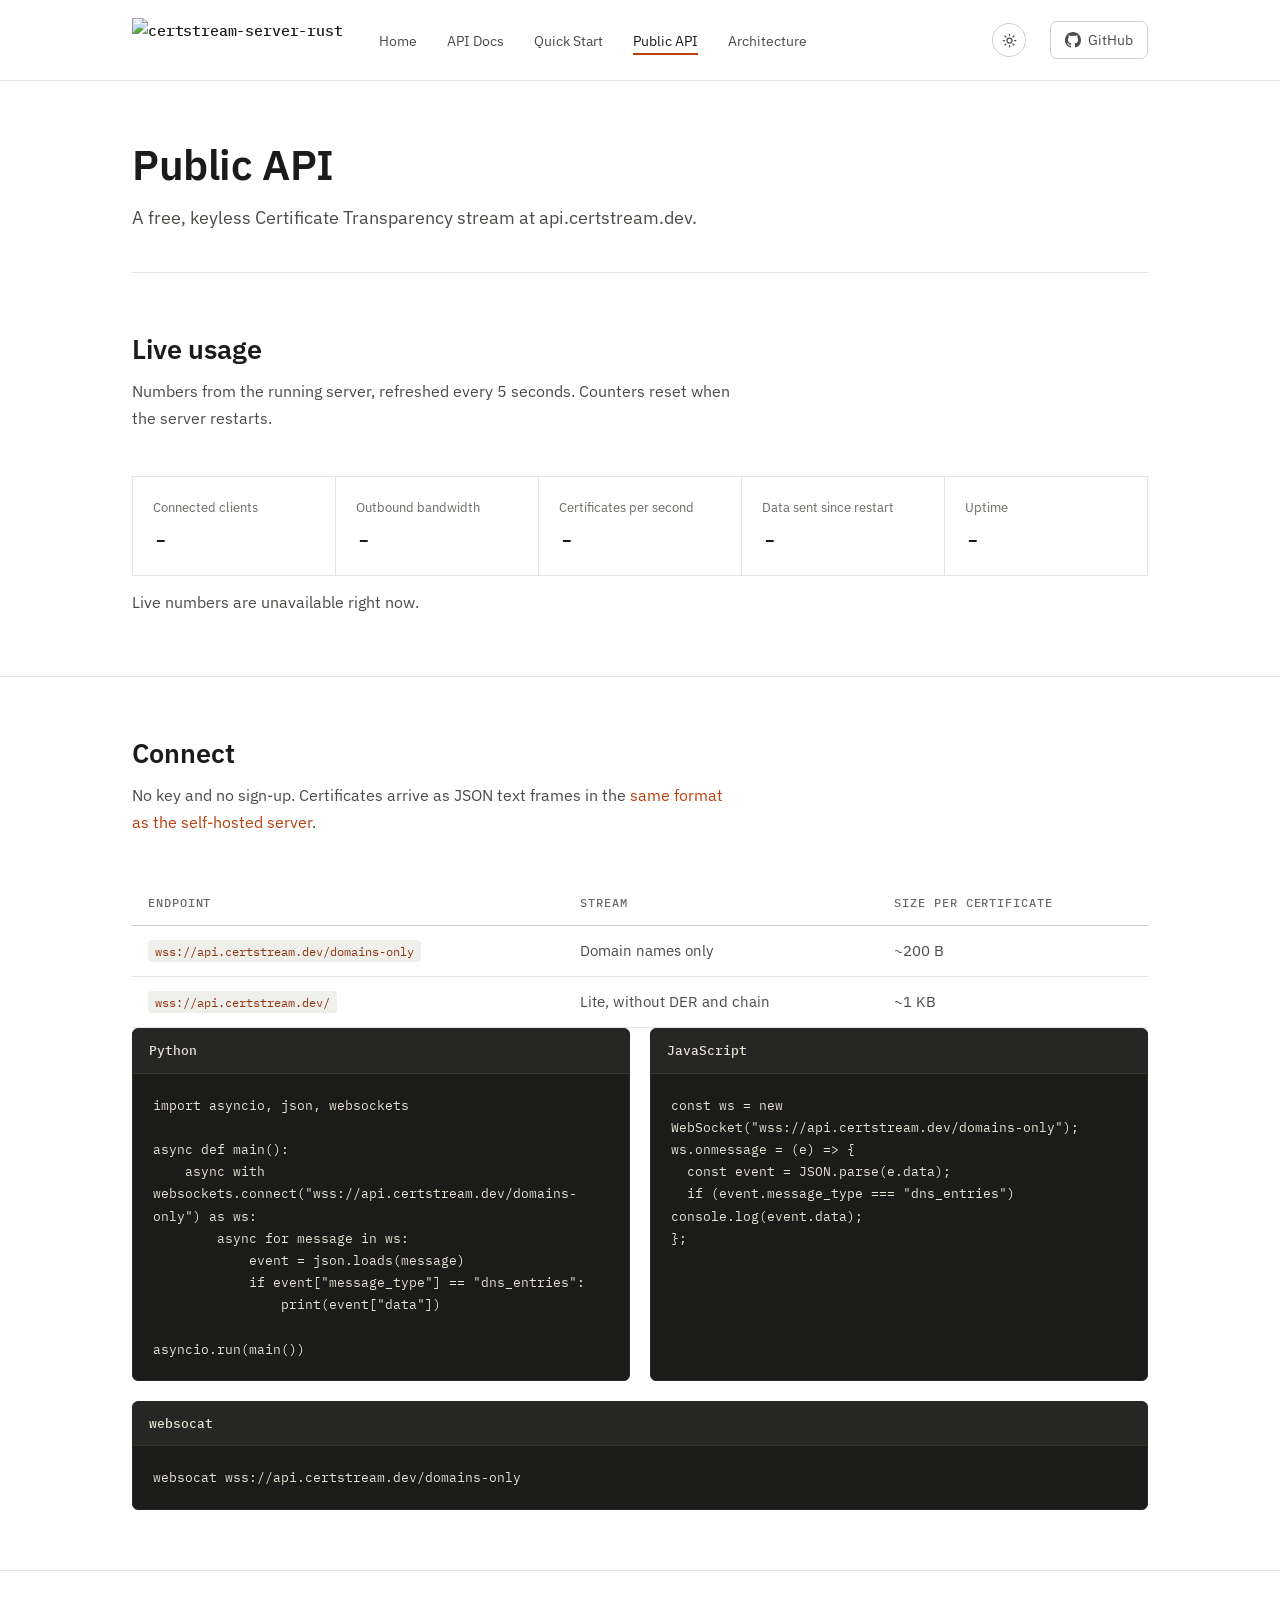
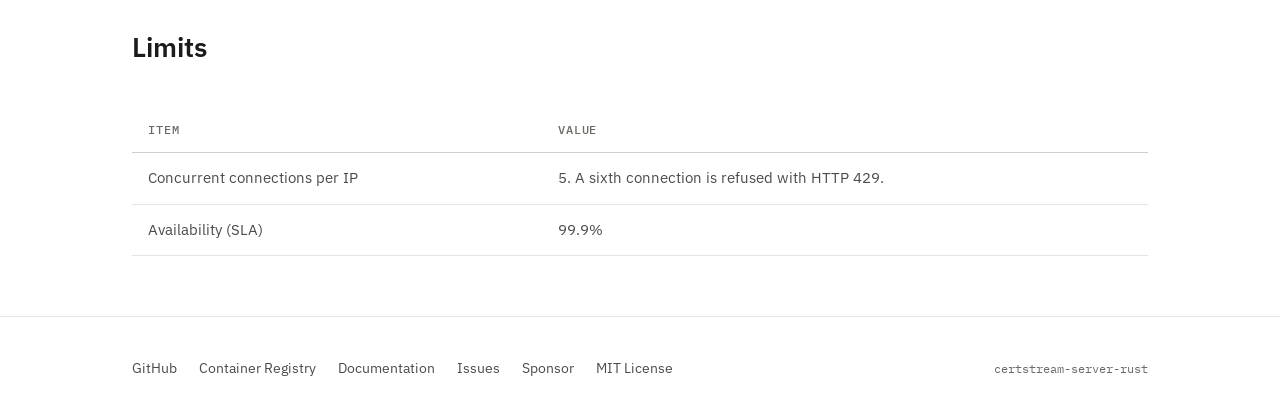
==== docs/api.html @ 44f42501 "feat(site): add public API page with live usage" ====
<!DOCTYPE html>
<html lang="en">
<head>
    <!-- Google tag (gtag.js) -->
    <script async src="https://www.googletagmanager.com/gtag/js?id=G-FKL0PZPXZL"></script>
    <script>
      window.dataLayer = window.dataLayer || [];
      function gtag(){dataLayer.push(arguments);}
      gtag("js", new Date());
      gtag("config", "G-FKL0PZPXZL");
    </script>
    <meta charset="UTF-8">
    <meta name="viewport" content="width=device-width, initial-scale=1.0">
    <title>Public API - live certificate stream at api.certstream.dev</title>
    <meta name="description" content="Free public Certificate Transparency stream at api.certstream.dev over WebSocket, with live connection and bandwidth numbers.">
    <meta name="robots" content="index, follow">
    <link rel="canonical" href="https://certstream.dev/api.html">
    <meta property="og:type" content="website">
    <meta property="og:url" content="https://certstream.dev/api.html">
    <meta property="og:title" content="certstream public API">
    <meta property="og:description" content="Free Certificate Transparency stream over WebSocket, with live usage numbers.">
    <meta name="theme-color" content="#ffffff">
    <link rel="icon" type="image/svg+xml" href="favicon.svg">
    <link rel="preconnect" href="https://fonts.googleapis.com">
    <link rel="preconnect" href="https://fonts.gstatic.com" crossorigin>
    <link href="https://fonts.googleapis.com/css2?family=IBM+Plex+Mono:ital,wght@0,400;0,500;1,400&family=IBM+Plex+Sans:wght@400;500;600&display=swap" rel="stylesheet">
    <script>
      // Applied before first paint so the page never flashes the wrong theme.
      (function () {
        var saved = null;
        try { saved = localStorage.getItem('theme'); } catch (e) {}
        if (saved === 'dark' || saved === 'light') {
          document.documentElement.setAttribute('data-theme', saved);
        }
        window.toggleTheme = function () {
          var root = document.documentElement;
          var current = root.getAttribute('data-theme');
          if (!current) {
            current = window.matchMedia('(prefers-color-scheme: dark)').matches ? 'dark' : 'light';
          }
          var next = current === 'dark' ? 'light' : 'dark';
          root.setAttribute('data-theme', next);
          try { localStorage.setItem('theme', next); } catch (e) {}
        };
      })();
    </script>
    <link rel="stylesheet" href="styles.css">
</head>
<body>
    <header>
        <div class="wrap">
            <a href="/" class="logo" aria-label="certstream-server-rust"><img class="logo-light" src="/logo-black.png" alt="certstream-server-rust"><img class="logo-dark" src="/logo-white.png" alt="" aria-hidden="true"></a>
            <nav>
                <ul class="nav-links">
                    <li><a href="/">Home</a></li>
                    <li><a href="docs.html">API Docs</a></li>
                    <li><a href="quickstart.html">Quick Start</a></li>
                    <li><a href="api.html" class="active">Public API</a></li>
                    <li><a href="architecture.html">Architecture</a></li>
                </ul>
            </nav>
            <button class="mobile-menu-btn" onclick="document.getElementById('mobile-nav').classList.add('active')"><span></span><span></span><span></span></button>
            <button class="theme-toggle" onclick="toggleTheme()" aria-label="Switch between light and dark theme" title="Switch theme">
                <svg class="sun" viewBox="0 0 24 24" fill="none" stroke="currentColor" stroke-width="2" stroke-linecap="round"><circle cx="12" cy="12" r="4"/><path d="M12 2v2M12 20v2M2 12h2M20 12h2M4.9 4.9l1.4 1.4M17.7 17.7l1.4 1.4M19.1 4.9l-1.4 1.4M6.3 17.7l-1.4 1.4"/></svg>
                <svg class="moon" viewBox="0 0 24 24" fill="none" stroke="currentColor" stroke-width="2" stroke-linecap="round" stroke-linejoin="round"><path d="M21 12.8A9 9 0 1111.2 3a7 7 0 009.8 9.8z"/></svg>
            </button>
            <a href="https://github.com/reloading01/certstream-server-rust" class="gh-link" target="_blank" rel="noopener">
                <svg width="16" height="16" viewBox="0 0 24 24" fill="currentColor"><path d="M12 0C5.37 0 0 5.37 0 12c0 5.31 3.435 9.795 8.205 11.385.6.105.825-.255.825-.57 0-.285-.015-1.23-.015-2.235-3.015.555-3.795-.735-4.035-1.41-.135-.345-.72-1.41-1.23-1.695-.42-.225-1.02-.78-.015-.795.945-.015 1.62.87 1.845 1.23 1.08 1.815 2.805 1.305 3.495.99.105-.78.42-1.305.765-1.605-2.67-.3-5.46-1.335-5.46-5.925 0-1.305.465-2.385 1.23-3.225-.12-.3-.54-1.53.12-3.18 0 0 1.005-.315 3.3 1.23.96-.27 1.98-.405 3-.405s2.04.135 3 .405c2.295-1.56 3.3-1.23 3.3-1.23.66 1.65.24 2.88.12 3.18.765.84 1.23 1.905 1.23 3.225 0 4.605-2.805 5.625-5.475 5.925.435.375.81 1.095.81 2.22 0 1.605-.015 2.895-.015 3.3 0 .315.225.69.825.57A12.02 12.02 0 0024 12c0-6.63-5.37-12-12-12z"/></svg>
                GitHub
            </a>
        </div>
    </header>
    <div class="mobile-nav" id="mobile-nav">
        <div class="mobile-nav-header">
            <a href="/" class="logo" aria-label="certstream-server-rust"><img class="logo-light" src="/logo-black.png" alt="certstream-server-rust"><img class="logo-dark" src="/logo-white.png" alt="" aria-hidden="true"></a>
            <button class="mobile-nav-close" onclick="document.getElementById('mobile-nav').classList.remove('active')">&times;</button>
        </div>
        <ul class="mobile-nav-links">
            <li><a href="/">Home</a></li>
            <li><a href="docs.html">API Docs</a></li>
            <li><a href="quickstart.html">Quick Start</a></li>
                    <li><a href="api.html" class="active">Public API</a></li>
            <li><a href="architecture.html">Architecture</a></li>
            <li><a href="https://github.com/reloading01/certstream-server-rust" target="_blank" rel="noopener">GitHub</a></li>
        </ul>
    </div>

    <main>
        <div class="wrap">
            <div class="page-header">
                <h1>Public API</h1>
                <p>A free, keyless Certificate Transparency stream at api.certstream.dev.</p>
            </div>
        </div>

        <section>
            <div class="wrap">
                <div class="section-header">
                    <h2>Live usage</h2>
                    <p>Numbers from the running server, refreshed every 5 seconds. Counters reset when the server restarts.</p>
                </div>
                <div class="live-grid" id="live" aria-live="off">
                    <div class="live-stat"><span class="live-label">Connected clients</span><span class="live-value" id="v-conn">-</span></div>
                    <div class="live-stat"><span class="live-label">Outbound bandwidth</span><span class="live-value" id="v-bw">-</span></div>
                    <div class="live-stat"><span class="live-label">Certificates per second</span><span class="live-value" id="v-cps">-</span></div>
                    <div class="live-stat"><span class="live-label">Data sent since restart</span><span class="live-value" id="v-sent">-</span></div>
                    <div class="live-stat"><span class="live-label">Uptime</span><span class="live-value" id="v-up">-</span></div>
                </div>
                <p class="live-status" id="live-status">Loading live numbers.</p>
            </div>
        </section>

        <section>
            <div class="wrap">
                <div class="section-header">
                    <h2>Connect</h2>
                    <p>No key and no sign-up. Certificates arrive as JSON text frames in the <a href="docs.html">same format as the self-hosted server</a>.</p>
                </div>
                <table class="endpoints-table">
                    <thead><tr><th>Endpoint</th><th>Stream</th><th>Size per certificate</th></tr></thead>
                    <tbody>
                        <tr><td><code>wss://api.certstream.dev/domains-only</code></td><td>Domain names only</td><td>~200 B</td></tr>
                        <tr><td><code>wss://api.certstream.dev/</code></td><td>Lite, without DER and chain</td><td>~1 KB</td></tr>
                    </tbody>
                </table>
                <div class="code-examples">
                    <div class="code-example">
                        <div class="code-example-header"><span class="lang">Python</span></div>
                        <pre>import asyncio, json, websockets

async def main():
    async with websockets.connect("wss://api.certstream.dev/domains-only") as ws:
        async for message in ws:
            event = json.loads(message)
            if event["message_type"] == "dns_entries":
                print(event["data"])

asyncio.run(main())</pre>
                    </div>
                    <div class="code-example">
                        <div class="code-example-header"><span class="lang">JavaScript</span></div>
                        <pre>const ws = new WebSocket("wss://api.certstream.dev/domains-only");
ws.onmessage = (e) => {
  const event = JSON.parse(e.data);
  if (event.message_type === "dns_entries") console.log(event.data);
};</pre>
                    </div>
                    <div class="code-example">
                        <div class="code-example-header"><span class="lang">websocat</span></div>
                        <pre>websocat wss://api.certstream.dev/domains-only</pre>
                    </div>
                </div>
            </div>
        </section>
        <section>
            <div class="wrap">
                <div class="section-header">
                    <h2>Limits</h2>
                </div>
                <table class="endpoints-table">
                    <thead><tr><th>Item</th><th>Value</th></tr></thead>
                    <tbody>
                        <tr><td>Concurrent connections per IP</td><td>5. A sixth connection is refused with HTTP 429.</td></tr>
                        <tr><td>Availability (SLA)</td><td>99.9%</td></tr>
                    </tbody>
                </table>
            </div>
        </section>
    </main>

    <footer>
        <div class="wrap">
            <div class="links">
                <a href="https://github.com/reloading01/certstream-server-rust" target="_blank" rel="noopener">GitHub</a>
                <a href="https://github.com/reloading01/certstream-server-rust/pkgs/container/certstream-server-rust" target="_blank" rel="noopener">Container Registry</a>
                <a href="docs.html">Documentation</a>
                <a href="https://github.com/reloading01/certstream-server-rust/issues" target="_blank" rel="noopener">Issues</a>
                <a href="https://github.com/sponsors/reloading01" target="_blank" rel="noopener">Sponsor</a>
                <a href="https://github.com/reloading01/certstream-server-rust/blob/main/LICENSE" target="_blank" rel="noopener">MIT License</a>
            </div>
            <span class="colophon">certstream-server-rust</span>
        </div>
    </footer>
<script>
      (function () {
        var prev = null;
        var $ = function (id) { return document.getElementById(id); };
        var num = new Intl.NumberFormat('en');

        function fmtBytes(b) {
          var units = ['B', 'KB', 'MB', 'GB', 'TB'], i = 0;
          while (b >= 1000 && i < units.length - 1) { b /= 1000; i++; }
          return b.toFixed(i > 2 ? 2 : 1) + ' ' + units[i];
        }
        function fmtUptime(s) {
          var d = Math.floor(s / 86400), h = Math.floor(s % 86400 / 3600), m = Math.floor(s % 3600 / 60);
          return d ? d + 'd ' + h + 'h' : h ? h + 'h ' + m + 'm' : m + 'm';
        }

        function render(s) {
          var t = performance.now();
          $('v-conn').textContent = num.format(s.connections.total);
          $('v-sent').textContent = fmtBytes(s.throughput.bytes_sent);
          $('v-up').textContent = fmtUptime(s.uptime_seconds);
          if (prev && s.throughput.bytes_sent >= prev.bytes && s.throughput.certificates_processed >= prev.certs) {
            var dt = (t - prev.t) / 1000;
            var mbit = (s.throughput.bytes_sent - prev.bytes) * 8 / dt / 1e6;
            var cps = (s.throughput.certificates_processed - prev.certs) / dt;
            $('v-bw').textContent = mbit.toFixed(1) + ' Mbit/s';
            $('v-cps').textContent = num.format(Math.round(cps));
          }
          prev = { t: t, bytes: s.throughput.bytes_sent, certs: s.throughput.certificates_processed };
          $('live-status').textContent = 'Updated ' + new Date().toLocaleTimeString();
        }

        function poll() {
          if (document.hidden) return;
          fetch('https://api.certstream.dev/api/stats', { cache: 'no-store' })
            .then(function (r) { if (!r.ok) throw new Error(r.status); return r.json(); })
            .then(render)
            .catch(function () { $('live-status').textContent = 'Live numbers are unavailable right now.'; });
        }

        poll();
        setInterval(poll, 5000);
        document.addEventListener('visibilitychange', function () { prev = null; poll(); });
      })();
    </script>
</body>
</html>
---- docs/styles.css ----
/* certstream-server-rust site styles */

:root {
    --paper:      #ffffff;
    --surface:    #f7f7f6;
    --ink:        #1b1b1a;
    --ink-2:      #4b4b48;
    --ink-3:      #6a6a66;   /* 4.5:1 on paper */
    --line:       #e4e4e0;
    --line-2:     #cfcfc9;
    --rust:       #b7410e;
    --rust-2:     #8f330b;

    --code-bg:    #1b1b19;
    --code-panel: #262624;
    --code-ink:   #e7e3d6;
    --code-dim:   #8d8979;

    --syn-kw:  #d68b56;
    --syn-fn:  #7aa7cf;
    --syn-str: #9bb074;
    --syn-cm:  #6f6a5a;
    --syn-var: #d2ab64;
    --inline-code-bg: #efefec;
    --code-border: #383835;

    --maxw: 1080px;
    --radius: 6px;
}

/* ---------- dark theme: media query for the OS setting, attribute for an explicit choice ---------- */
@media (prefers-color-scheme: dark) {
    :root:not([data-theme="light"]) {
        --paper:      #141413;
        --surface:    #1c1c1a;
        --ink:        #e9e9e5;
        --ink-2:      #b3b3ac;
        --ink-3:      #8e8e87;
        --line:       #2c2c29;
        --line-2:     #3d3d39;
        --rust:       #e08a5a;
        --rust-2:     #eba57d;
        --code-bg:    #0d0d0c;
        --code-panel: #1a1a18;
        --inline-code-bg: #242422;
        --code-border: #2c2c29;
    }
}

:root[data-theme="dark"] {
    --paper:      #141413;
    --surface:    #1c1c1a;
    --ink:        #e9e9e5;
    --ink-2:      #b3b3ac;
    --ink-3:      #8e8e87;
    --line:       #2c2c29;
    --line-2:     #3d3d39;
    --rust:       #e08a5a;
    --rust-2:     #eba57d;
    --code-bg:    #0d0d0c;
    --code-panel: #1a1a18;
    --inline-code-bg: #242422;
    --code-border: #2c2c29;
}

* { margin: 0; padding: 0; box-sizing: border-box; }

html { scroll-behavior: smooth; }

body {
    font-family: 'IBM Plex Sans', system-ui, sans-serif;
    background: var(--paper);
    color: var(--ink);
    line-height: 1.65;
    font-size: 16px;
    -webkit-font-smoothing: antialiased;
}

code, pre, .mono { font-family: 'IBM Plex Mono', monospace; }

a { color: var(--rust); text-decoration: none; }
a:hover { color: var(--rust-2); text-decoration: underline; text-underline-offset: 3px; }

.wrap { max-width: var(--maxw); margin: 0 auto; padding: 0 32px; }

/* ---------- header ---------- */
header {
    border-bottom: 1px solid var(--line);
    padding: 18px 0;
    position: sticky;
    top: 0;
    background: var(--paper);
    z-index: 100;
}
header .wrap { display: flex; align-items: center; gap: 36px; }
header nav { margin-right: auto; }
.logo {
    font-family: 'IBM Plex Mono', monospace;
    font-weight: 500;
    font-size: 0.95rem;
    letter-spacing: -0.01em;
    color: var(--ink);
    display: flex;
    align-items: center;
    gap: 10px;
}
.logo img { height: 44px; width: auto; display: block; flex-shrink: 0; }
.logo-dark { display: none !important; }
:root[data-theme="dark"] .logo-light { display: none; }
:root[data-theme="dark"] .logo-dark { display: block !important; }
@media (prefers-color-scheme: dark) {
    :root:not([data-theme="light"]) .logo-light { display: none; }
    :root:not([data-theme="light"]) .logo-dark { display: block !important; }
}
.logo:hover { text-decoration: none; color: var(--ink); }

nav .nav-links { display: flex; gap: 30px; list-style: none; }
.nav-links a {
    color: var(--ink-2);
    font-size: 0.9rem;
    position: relative;
    padding: 2px 0;
}
.nav-links a:hover { color: var(--ink); text-decoration: none; }
.nav-links a.active { color: var(--ink); }
.nav-links a.active::after {
    content: "";
    position: absolute;
    left: 0; right: 0; bottom: -3px;
    height: 2px;
    background: var(--rust);
}

.gh-link {
    margin-left: -12px;
    display: inline-flex;
    align-items: center;
    gap: 7px;
    color: var(--ink-2);
    font-size: 0.85rem;
    border: 1px solid var(--line-2);
    padding: 7px 14px;
    border-radius: 7px;
}
.gh-link:hover { border-color: var(--ink-3); color: var(--ink); text-decoration: none; }

/* ---------- hero ---------- */
.hero {
    padding: 56px 0 48px;
    border-bottom: 1px solid var(--line);
}
.hero h1 {
    font-family: 'IBM Plex Sans', system-ui, sans-serif;
    font-weight: 600;
    font-size: clamp(2rem, 5vw, 3rem);
    line-height: 1.12;
    letter-spacing: -0.01em;
    max-width: 16ch;
    margin-bottom: 22px;
}
.hero-desc {
    font-size: 1.15rem;
    color: var(--ink-2);
    max-width: 58ch;
    margin-bottom: 34px;
}
.hero-grid { display: grid; grid-template-columns: minmax(0, 1fr) minmax(0, 1fr); gap: 56px; align-items: center; }
.hero-actions { display: flex; gap: 12px; flex-wrap: wrap; }
.hero-stats { display: flex; gap: 24px; margin-top: 28px; font-size: 0.9rem; color: var(--ink-3); }
.hero-stats[hidden] { display: none; }
.hero-stats strong { color: var(--ink); font-weight: 600; }
.hero-stats a { color: var(--ink-3); }
.hero-stats a:hover { color: var(--ink); text-decoration: none; }
.hero-demo { display: flex; flex-direction: column; gap: 14px; min-width: 0; }
.hero-demo .code-example pre { font-size: 0.8rem; }
.copy-btn {
    margin-left: auto;
    background: none;
    border: 1px solid var(--code-border);
    color: var(--code-dim);
    padding: 2px 10px;
    border-radius: 5px;
    cursor: pointer;
    font: 0.72rem 'IBM Plex Mono', monospace;
}
.copy-btn:hover { color: var(--code-ink); }

/* ---------- buttons ---------- */
.btn {
    padding: 12px 22px;
    border-radius: 7px;
    font-weight: 500;
    font-size: 0.92rem;
    display: inline-flex;
    align-items: center;
    gap: 8px;
}
.btn:hover { text-decoration: none; }
.btn-primary { background: var(--ink); color: var(--paper); }
.btn-primary:hover { background: var(--rust); color: #fff; }
.btn-secondary { background: transparent; color: var(--ink); border: 1px solid var(--line-2); }
.btn-secondary:hover { border-color: var(--ink); }

/* ---------- sections ---------- */
section { padding: 60px 0; border-bottom: 1px solid var(--line); }
section:last-of-type { border-bottom: none; }
.section-header { margin-bottom: 44px; max-width: 60ch; }
.section-header h2 {
    font-family: 'IBM Plex Sans', system-ui, sans-serif;
    font-weight: 600;
    font-size: 1.7rem;
    line-height: 1.2;
    margin-bottom: 12px;
}
.section-header p { color: var(--ink-2); font-size: 1.02rem; }

section h3 {
    font-size: 1rem;
    font-weight: 600;
    color: var(--ink);
    margin-bottom: 12px;
    margin-top: 36px;
}
section h3:first-of-type { margin-top: 0; }
section > .wrap > p { color: var(--ink-2); font-size: 0.98rem; max-width: 72ch; }
section > .wrap > p + p { margin-top: 1rem; }
section > .wrap > pre {
    background: var(--code-bg);
    border: 1px solid var(--code-panel);
    border-radius: var(--radius);
    padding: 18px 20px;
    margin: 20px 0 24px;
    overflow-x: auto;
    font-size: 0.84rem;
    line-height: 1.65;
    color: var(--code-ink);
    scrollbar-width: thin;
}
section > .wrap > table { margin-top: 8px; }
section > .wrap > table + p,
section > .wrap > .code-examples + p,
section > .wrap > .code-example + p { margin-top: 20px; }
section > .wrap > p code,
.section-header p code {
    background: var(--inline-code-bg);
    padding: 2px 6px;
    border-radius: 4px;
    color: var(--rust-2);
    font-size: 0.85em;
}
section > .wrap > p strong { color: var(--ink); font-weight: 600; }

/* Home page sections: heading in a side column, content beside it. */
.split > .wrap { display: grid; grid-template-columns: 220px minmax(0, 1fr); column-gap: 64px; }
.split .section-header { grid-column: 1; grid-row: 1 / span 4; margin-bottom: 0; }
.split > .wrap > :not(.section-header) { grid-column: 2; min-width: 0; }
.split .features-list { grid-template-columns: repeat(2, 1fr); }
.split .features-list .feature-item:nth-child(-n+2) { border-top: 0; padding-top: 0; }
.split .code-examples { grid-template-columns: 1fr; }
.split .stat-grid { grid-template-columns: repeat(2, 1fr); border-top: 0; padding-top: 0; gap: 28px 24px; }
.split > .wrap > p { max-width: none !important; }

/* ---------- page header (inner pages) ---------- */
.page-header { padding: 60px 0 40px; border-bottom: 1px solid var(--line); }
.page-header h1 {
    font-family: 'IBM Plex Sans', system-ui, sans-serif;
    font-weight: 600;
    font-size: clamp(1.9rem, 4.5vw, 2.6rem);
    line-height: 1.15;
    letter-spacing: -0.01em;
    margin-bottom: 14px;
}
.page-header p { color: var(--ink-2); font-size: 1.12rem; max-width: 58ch; }

/* ---------- feature cards ---------- */
/* Plain two-column list; cards add boxes without adding information. */
.features-list { display: grid; grid-template-columns: repeat(3, 1fr); gap: 0 40px; }
.features-list.cols-2 { grid-template-columns: repeat(2, 1fr); }
.feature-item { border-top: 1px solid var(--line); padding: 20px 0 28px; }
.feature-item { min-width: 0; }
.feature-item code { overflow-wrap: anywhere; }
.feature-item h3 {
    font-family: 'IBM Plex Sans', sans-serif;
    font-size: 1.02rem;
    font-weight: 600;
    text-transform: none;
    letter-spacing: 0;
    color: var(--ink);
    margin: 0 0 9px;
}
.feature-item h3 a { color: var(--rust); }
.feature-item p { color: var(--ink-2); font-size: 0.9rem; line-height: 1.6; }
.feature-item ul { list-style: none; margin: 0; padding: 0; }
.feature-item ul li {
    color: var(--ink-2);
    font-size: 0.88rem;
    line-height: 1.55;
    padding: 4px 0 4px 16px;
    position: relative;
}
.feature-item ul li::before { content: ""; width: 5px; height: 5px; background: var(--rust); border-radius: 50%; position: absolute; left: 2px; top: 0.95em; }
.feature-item ul li strong { color: var(--ink); font-weight: 600; }

/* ---------- stat cards (own performance) ---------- */
/* Flat figures separated by rules, not tiles. */
.stat-grid { display: grid; grid-template-columns: repeat(4, 1fr); gap: 24px; border-top: 1px solid var(--line); padding-top: 24px; }
.stat-cell { min-width: 0; }
.stat-cell .num {
    font-family: 'IBM Plex Sans', system-ui, sans-serif;
    font-size: 2rem;
    font-weight: 600;
    line-height: 1;
    color: var(--ink);
    letter-spacing: -0.01em;
}
.stat-cell .num .unit { font-size: 1rem; color: var(--ink-3); margin-left: 3px; }
.stat-cell .lbl {
    font-size: 0.85rem;
    color: var(--ink-3);
    margin-top: 8px;
}

/* ---------- tables ---------- */
.endpoints-table { width: 100%; border-collapse: collapse; font-size: 0.92rem; }
.endpoints-table th, .endpoints-table td { text-align: left; padding: 13px 16px; border-bottom: 1px solid var(--line); }
.endpoints-table thead th { border-bottom: 1px solid var(--line-2); }
.endpoints-table tbody tr:hover { background: var(--surface); }
.endpoints-table th {
    color: var(--ink-3);
    font-weight: 500;
    font-family: 'IBM Plex Mono', monospace;
    font-size: 0.72rem;
    text-transform: uppercase;
    letter-spacing: 0.08em;
}
.endpoints-table td { color: var(--ink-2); }
.endpoints-table td strong { color: var(--ink); font-weight: 600; }
.endpoints-table code {
    background: var(--inline-code-bg);
    padding: 3px 7px;
    border-radius: 4px;
    color: var(--rust-2);
    font-size: 0.84em;
}

/* ---------- code examples ---------- */
.code-examples { display: grid; grid-template-columns: repeat(2, 1fr); gap: 20px; }
.code-examples > .code-example:last-child:nth-child(odd) { grid-column: 1 / -1; }
.code-example {
    background: var(--code-bg);
    border: 1px solid var(--code-panel);
    border-radius: var(--radius);
    overflow: hidden;
}
.code-example-header {
    background: var(--code-panel);
    padding: 11px 16px;
    border-bottom: 1px solid var(--code-border);
    display: flex;
    align-items: center;
    gap: 9px;
}
.code-example-header .lang { font-family: 'IBM Plex Mono', monospace; font-weight: 500; font-size: 0.82rem; color: var(--code-ink); }
.code-example-header .tag {
    font-family: 'IBM Plex Mono', monospace;
    font-size: 0.68rem;
    background: var(--code-border);
    padding: 2px 9px;
    border-radius: 20px;
    color: var(--code-dim);
    margin-left: auto;
}
.code-example pre {
    padding: 20px;
    overflow-x: auto;
    font-size: 0.84rem;
    line-height: 1.65;
    color: var(--code-ink);
    /* Shell one-liners are longer than these cards are wide. Wrapping keeps
       the whole command visible; a horizontal scrollbar on a dark card reads
       as a truncated command instead, which is what people reported. Line
       breaks in the source are still honoured. */
    white-space: pre-wrap;
    overflow-wrap: anywhere;
    /* Overlay scrollbars hide themselves until you scroll, which reads as a
       truncated command. Keep the track visible wherever the platform allows. */
    scrollbar-width: thin;
    scrollbar-color: var(--code-dim) transparent;
}
.code-example pre::-webkit-scrollbar { height: 8px; }
.code-example pre::-webkit-scrollbar-thumb {
    background: var(--code-dim);
    border-radius: 4px;
}
.code-example pre::-webkit-scrollbar-track { background: transparent; }

/* Commands that would otherwise run off the card wrap at any character
   rather than disappearing. Applied where the content is a shell one-liner. */
.code-example pre.wrap {
    white-space: pre-wrap;
    overflow-wrap: anywhere;
}
.code-example .kw  { color: var(--syn-kw); }
.code-example .fn  { color: var(--syn-fn); }
.code-example .str { color: var(--syn-str); }
.code-example .cm  { color: var(--syn-cm); font-style: italic; }
.code-example .var { color: var(--syn-var); }

/* ---------- info box / steps / format grid (architecture) ---------- */
.info-box {
    background: var(--surface);
    border: 1px solid var(--line);
    border-left: 2px solid var(--rust);
    border-radius: 8px;
    padding: 22px 26px;
    margin: 24px 0;
    max-width: 820px;
}
.info-box h4 { font-size: 0.95rem; color: var(--ink); margin: 0 0 10px; }
.info-box p { margin: 0; color: var(--ink-2); line-height: 1.65; font-size: 0.94rem; }
.info-box code, .step-list code, .format-card code {
    background: var(--inline-code-bg); padding: 2px 6px; border-radius: 4px; color: var(--rust-2); font-size: 0.85em;
}

.step-list { counter-reset: step; list-style: none; padding: 0; max-width: 720px; }
.step-list li {
    counter-increment: step;
    padding: 4px 0 26px 52px;
    position: relative;
    border-left: 1px solid var(--line-2);
    margin-left: 15px;
}
.step-list li:last-child { border-left-color: transparent; padding-bottom: 0; }
.step-list li::before {
    content: counter(step, decimal-leading-zero);
    position: absolute;
    left: -15px; top: -2px;
    width: 30px; height: 30px;
    background: var(--paper);
    border: 1px solid var(--rust);
    color: var(--rust);
    border-radius: 50%;
    display: flex; align-items: center; justify-content: center;
    font-family: 'IBM Plex Mono', monospace;
    font-weight: 500;
    font-size: 12px;
}
.step-list li h4 { margin: 0 0 6px; color: var(--ink); font-size: 1rem; }
.step-list li p { margin: 0; color: var(--ink-2); font-size: 0.94rem; }

.format-grid { display: grid; grid-template-columns: repeat(auto-fit, minmax(240px, 1fr)); gap: 16px; }
.format-card { background: var(--surface); border: 1px solid var(--line); border-radius: 8px; padding: 22px; }
.format-card h4 { margin: 0 0 4px; color: var(--ink); font-family: 'IBM Plex Mono', monospace; font-size: 0.95rem; }
.format-card .endpoint { color: var(--rust); font-family: 'IBM Plex Mono', monospace; font-size: 0.8rem; margin-bottom: 10px; }
.format-card p { margin: 0; color: var(--ink-2); font-size: 0.9rem; }
.format-card .size { margin-top: 10px; color: var(--ink-3); font-size: 0.78rem; font-family: 'IBM Plex Mono', monospace; }

/* mermaid container */
.mermaid { display: flex; justify-content: center; margin: 32px 0; }
.mermaid svg { max-width: 100%; }

/* ---------- support / centered block ---------- */
.center-block { max-width: 640px; }
.center-block p { color: var(--ink-2); line-height: 1.7; margin-bottom: 14px; }

/* ---------- footer ---------- */
footer { padding: 40px 0; color: var(--ink-3); font-size: 0.85rem; border-top: 1px solid var(--line); }
footer .wrap { display: flex; justify-content: space-between; align-items: center; gap: 24px; flex-wrap: wrap; }
footer .links { display: flex; gap: 22px; flex-wrap: wrap; }
footer a { color: var(--ink-2); }
footer a:hover { color: var(--ink); }
footer .colophon { font-family: 'IBM Plex Mono', monospace; font-size: 0.78rem; color: var(--ink-3); }

/* ---------- mobile nav ---------- */
.mobile-menu-btn { display: none; background: none; border: none; color: var(--ink-2); padding: 8px; cursor: pointer; flex-direction: column; gap: 5px; }
.mobile-menu-btn span { display: block; width: 22px; height: 2px; background: currentColor; border-radius: 1px; }
.mobile-nav { display: none; position: fixed; inset: 0; background: var(--paper); z-index: 200; flex-direction: column; padding: 20px 32px; }
.mobile-nav.active { display: flex; }
.mobile-nav-header { display: flex; justify-content: space-between; align-items: center; padding-bottom: 20px; border-bottom: 1px solid var(--line); margin-bottom: 20px; }
.mobile-nav-close { background: none; border: none; color: var(--ink-2); font-size: 1.6rem; cursor: pointer; padding: 4px 8px; line-height: 1; }
.mobile-nav-links { list-style: none; display: flex; flex-direction: column; gap: 4px; }
.mobile-nav-links a { display: block; padding: 15px 16px; color: var(--ink); font-size: 1.1rem; border-radius: 8px; }
.mobile-nav-links a:hover { background: var(--surface); text-decoration: none; }
.mobile-nav-links a.active { color: var(--rust); }

/* ---------- responsive ---------- */
@media (max-width: 920px) {
    .features-list, .stat-grid { grid-template-columns: repeat(2, 1fr); }
    .code-examples { grid-template-columns: 1fr; }
    .hero-grid { grid-template-columns: 1fr; gap: 36px; }
    .split > .wrap { grid-template-columns: 1fr; }
    .split .section-header { grid-row: auto; margin-bottom: 28px; }
    .split > .wrap > :not(.section-header) { grid-column: 1; }
    /* Matches the specificity of `nav .nav-links` above, which a bare
       `.nav-links` loses to no matter which media query it sits in. */
    nav .nav-links, .gh-link { display: none; }
    .mobile-menu-btn { display: flex; }
    section { padding: 44px 0; }
    .hero { padding: 64px 0 56px; }
}

@media (max-width: 600px) {
    .wrap { padding: 0 20px; }
    /* Identifiers like CERTSTREAM_CT_LOG_FORCE_HTTP1_OPERATORS have no break
       opportunity, so on a narrow screen one of them widens the whole page. */
    :not(pre) > code { overflow-wrap: break-word; }
    .features-list, .features-list.cols-2 { grid-template-columns: 1fr; }
    .stat-grid { grid-template-columns: 1fr 1fr; }
    .section-header h2 { font-size: 1.7rem; }
    .hero-actions { width: 100%; }
    .hero-actions .btn { flex: 1; justify-content: center; }
    .endpoints-table { display: block; overflow-x: auto; }
    .endpoints-table th, .endpoints-table td { white-space: nowrap; }
    footer .wrap { flex-direction: column; align-items: flex-start; }
}

/* ---------- theme toggle ---------- */
.theme-toggle {
    background: none;
    border: 1px solid var(--line-2);
    border-radius: 999px;
    width: 34px;
    height: 34px;
    display: inline-flex;
    align-items: center;
    justify-content: center;
    cursor: pointer;
    color: var(--ink-2);
    padding: 0;
    flex: 0 0 auto;
}
.theme-toggle:hover { color: var(--rust); border-color: var(--rust); }
.theme-toggle svg { width: 15px; height: 15px; display: block; }
.theme-toggle .moon { display: none; }
:root[data-theme="dark"] .theme-toggle .moon { display: block; }
:root[data-theme="dark"] .theme-toggle .sun { display: none; }
@media (prefers-color-scheme: dark) {
    :root:not([data-theme="light"]) .theme-toggle .moon { display: block; }
    :root:not([data-theme="light"]) .theme-toggle .sun { display: none; }
}

/* ---------- live usage panel ---------- */
.live-grid { display: grid; grid-template-columns: repeat(auto-fit, minmax(200px, 1fr)); border-top: 1px solid var(--line); border-left: 1px solid var(--line); }
.live-stat { padding: 20px; display: flex; flex-direction: column; gap: 6px; border-right: 1px solid var(--line); border-bottom: 1px solid var(--line); }
.live-label { font-size: 0.82rem; color: var(--ink-3); }
.live-value { font-family: 'IBM Plex Mono', monospace; font-size: 1.6rem; font-weight: 500; color: var(--ink); line-height: 1.2; }
.live-status { margin-top: 14px; font-size: 0.85rem; color: var(--ink-3); }
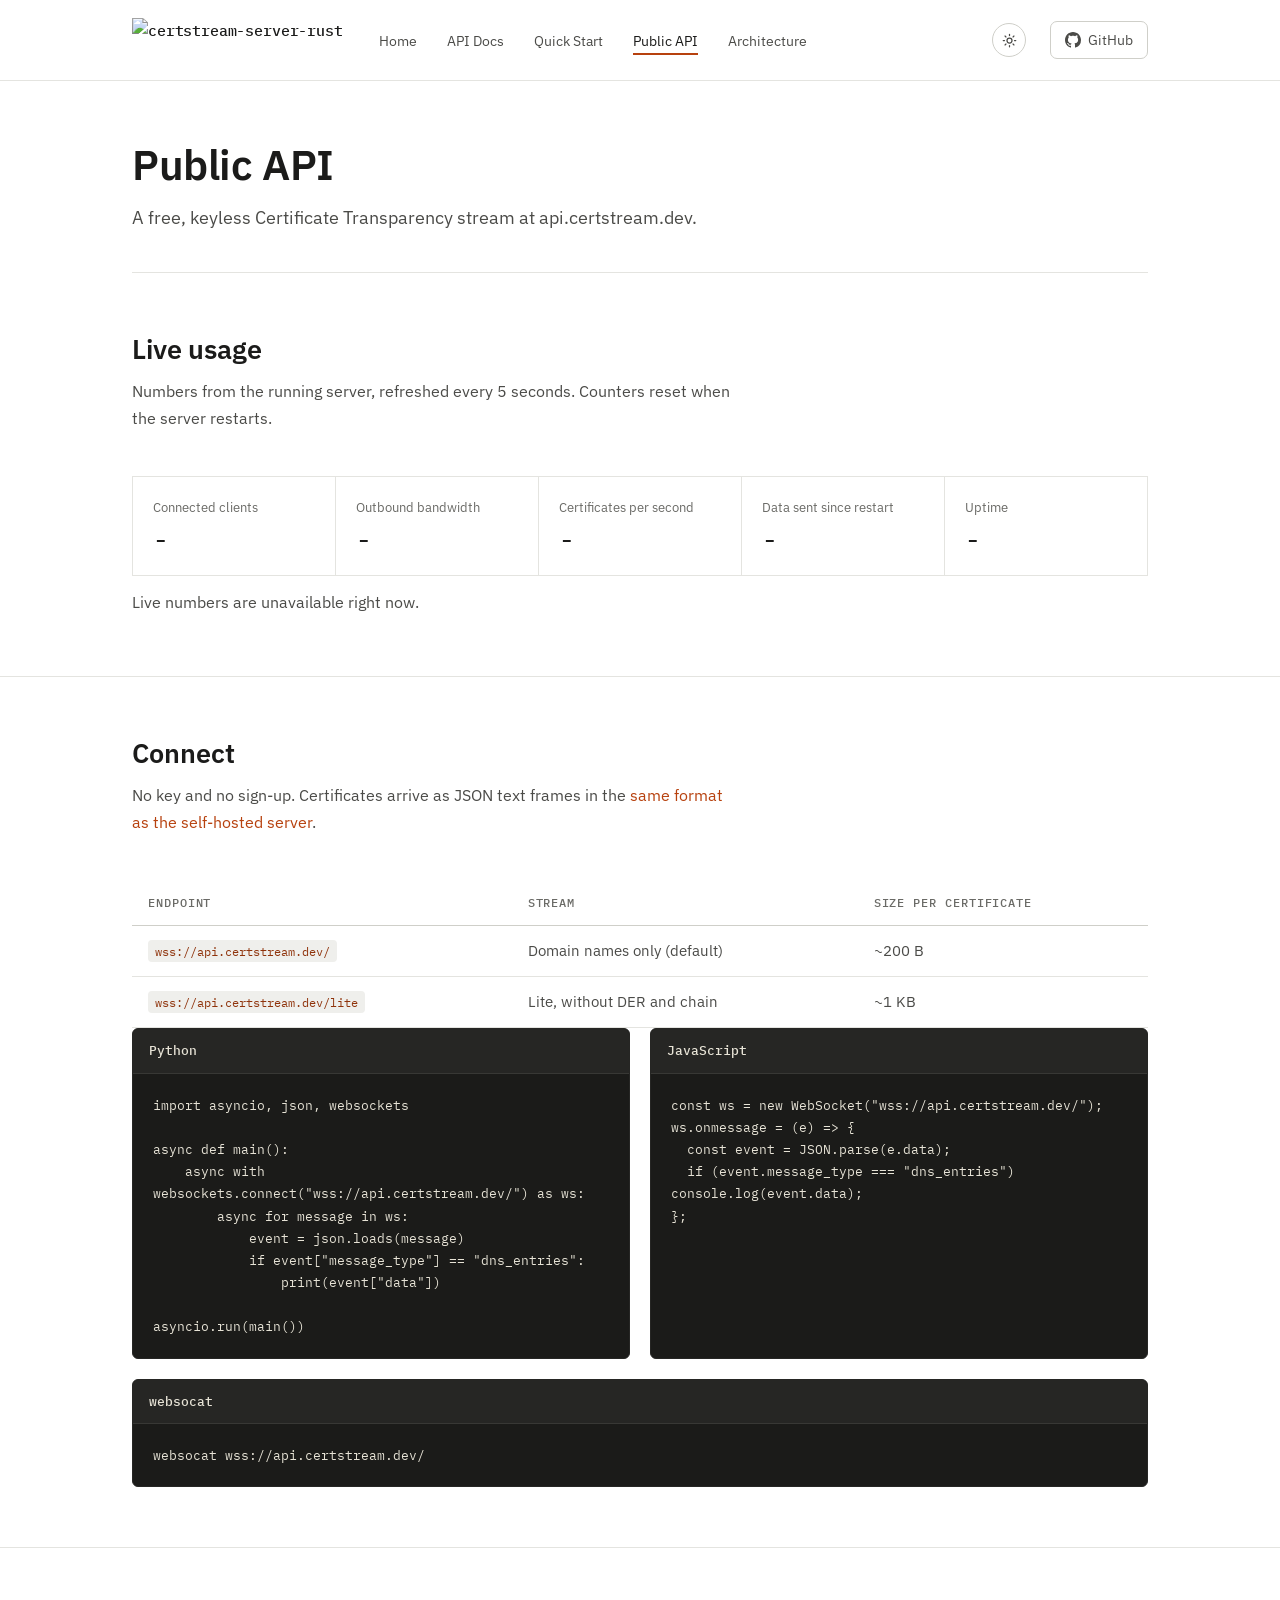
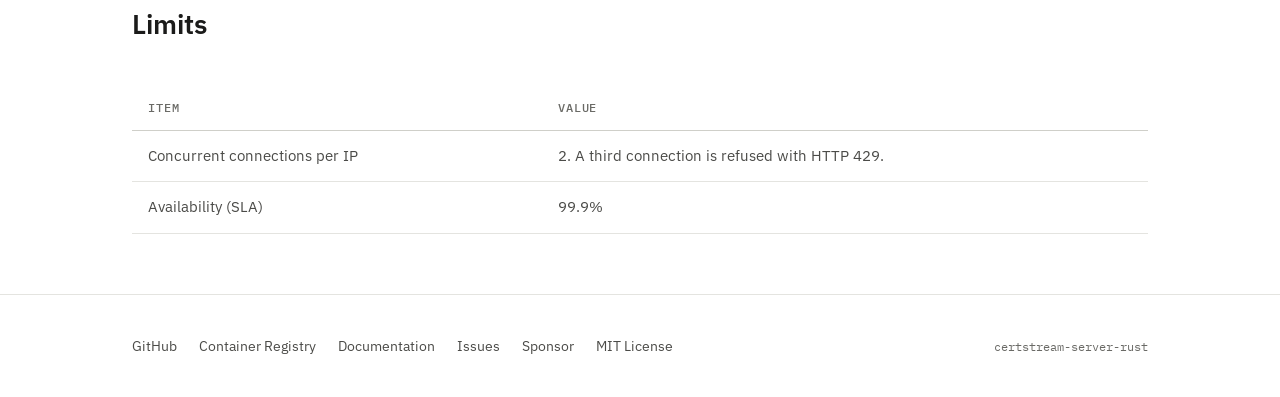
==== commit 2c8edf3d: "feat(site): make domains-only the default public stream" ====
--- a/docs/api.html
+++ b/docs/api.html
@@ -119,8 +119,8 @@
                 <table class="endpoints-table">
                     <thead><tr><th>Endpoint</th><th>Stream</th><th>Size per certificate</th></tr></thead>
                     <tbody>
-                        <tr><td><code>wss://api.certstream.dev/domains-only</code></td><td>Domain names only</td><td>~200 B</td></tr>
-                        <tr><td><code>wss://api.certstream.dev/</code></td><td>Lite, without DER and chain</td><td>~1 KB</td></tr>
+                        <tr><td><code>wss://api.certstream.dev/</code></td><td>Domain names only (default)</td><td>~200 B</td></tr>
+                        <tr><td><code>wss://api.certstream.dev/lite</code></td><td>Lite, without DER and chain</td><td>~1 KB</td></tr>
                     </tbody>
                 </table>
                 <div class="code-examples">
@@ -129,7 +129,7 @@
                         <pre>import asyncio, json, websockets
 
 async def main():
-    async with websockets.connect("wss://api.certstream.dev/domains-only") as ws:
+    async with websockets.connect("wss://api.certstream.dev/") as ws:
         async for message in ws:
             event = json.loads(message)
             if event["message_type"] == "dns_entries":
@@ -139,7 +139,7 @@
                     </div>
                     <div class="code-example">
                         <div class="code-example-header"><span class="lang">JavaScript</span></div>
-                        <pre>const ws = new WebSocket("wss://api.certstream.dev/domains-only");
+                        <pre>const ws = new WebSocket("wss://api.certstream.dev/");
 ws.onmessage = (e) => {
   const event = JSON.parse(e.data);
   if (event.message_type === "dns_entries") console.log(event.data);
@@ -147,7 +147,7 @@
                     </div>
                     <div class="code-example">
                         <div class="code-example-header"><span class="lang">websocat</span></div>
-                        <pre>websocat wss://api.certstream.dev/domains-only</pre>
+                        <pre>websocat wss://api.certstream.dev/</pre>
                     </div>
                 </div>
             </div>
@@ -160,7 +160,7 @@
                 <table class="endpoints-table">
                     <thead><tr><th>Item</th><th>Value</th></tr></thead>
                     <tbody>
-                        <tr><td>Concurrent connections per IP</td><td>5. A sixth connection is refused with HTTP 429.</td></tr>
+                        <tr><td>Concurrent connections per IP</td><td>2. A third connection is refused with HTTP 429.</td></tr>
                         <tr><td>Availability (SLA)</td><td>99.9%</td></tr>
                     </tbody>
                 </table>
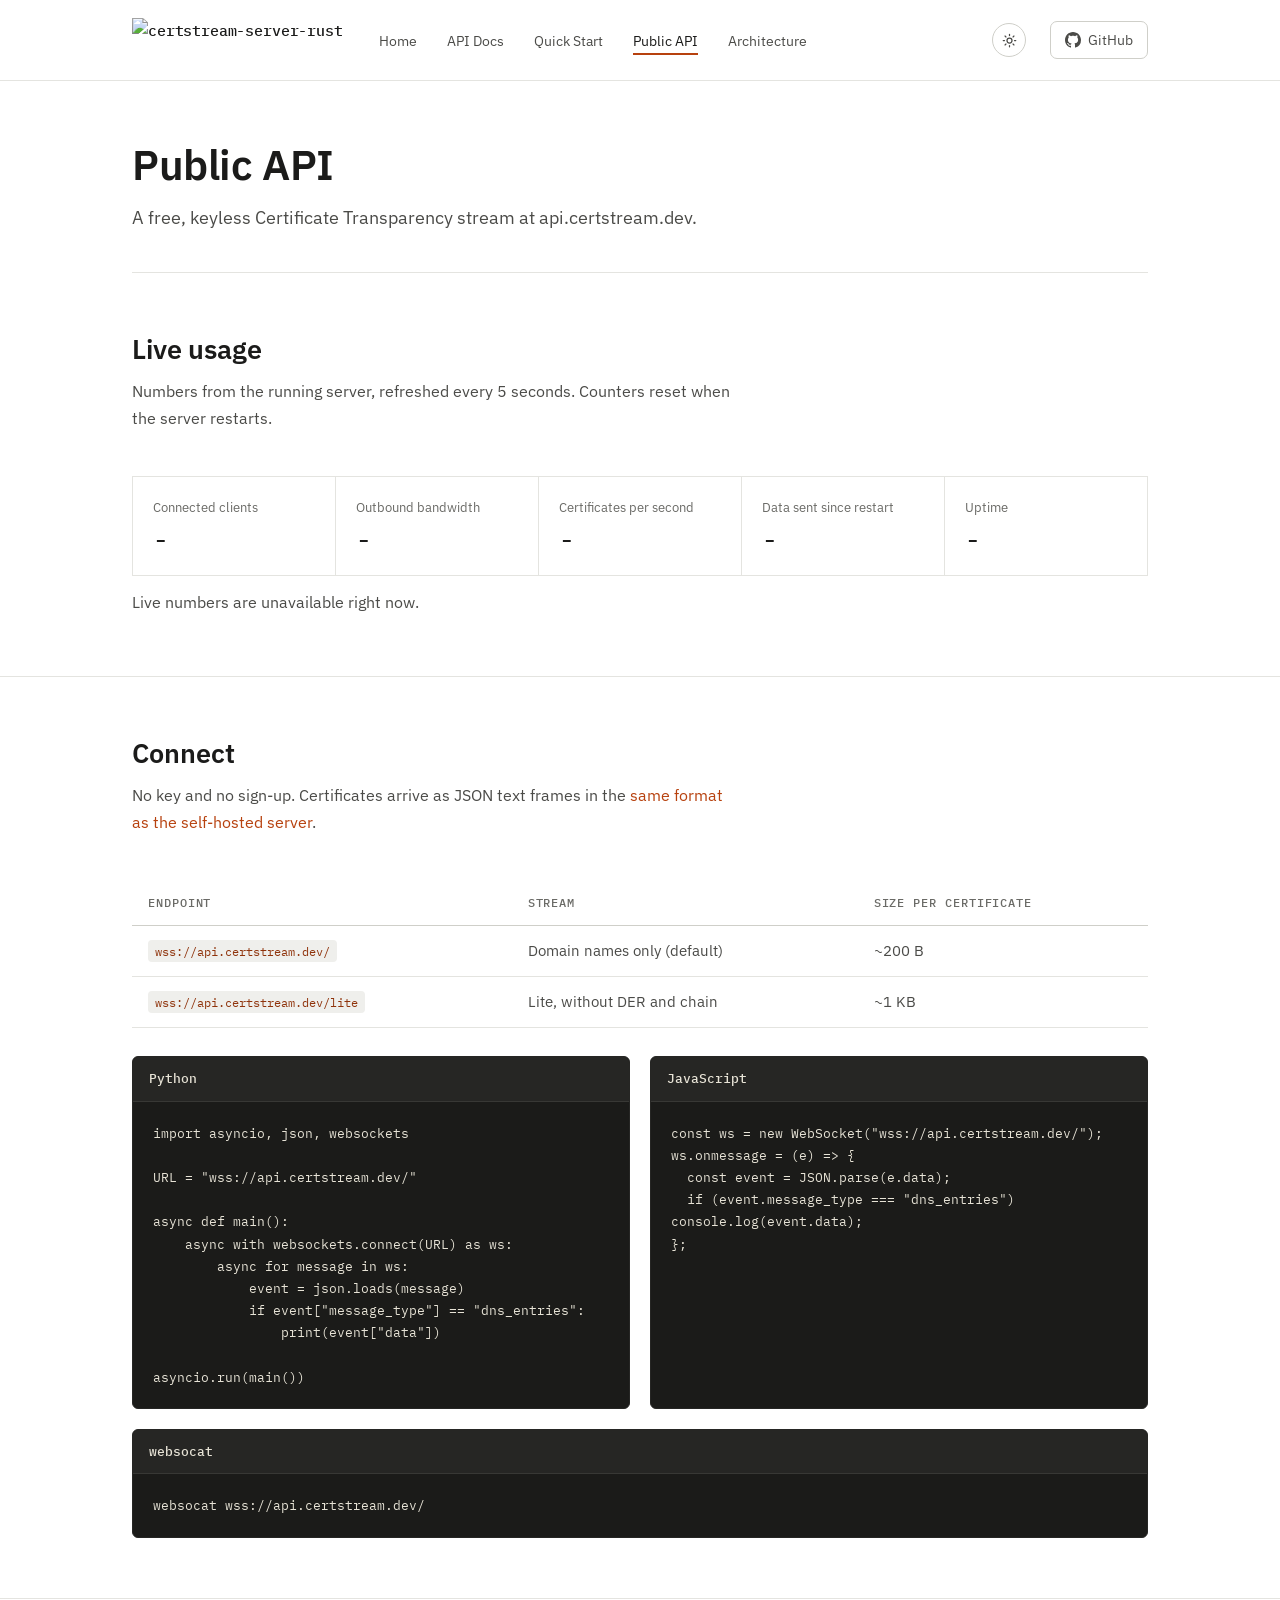
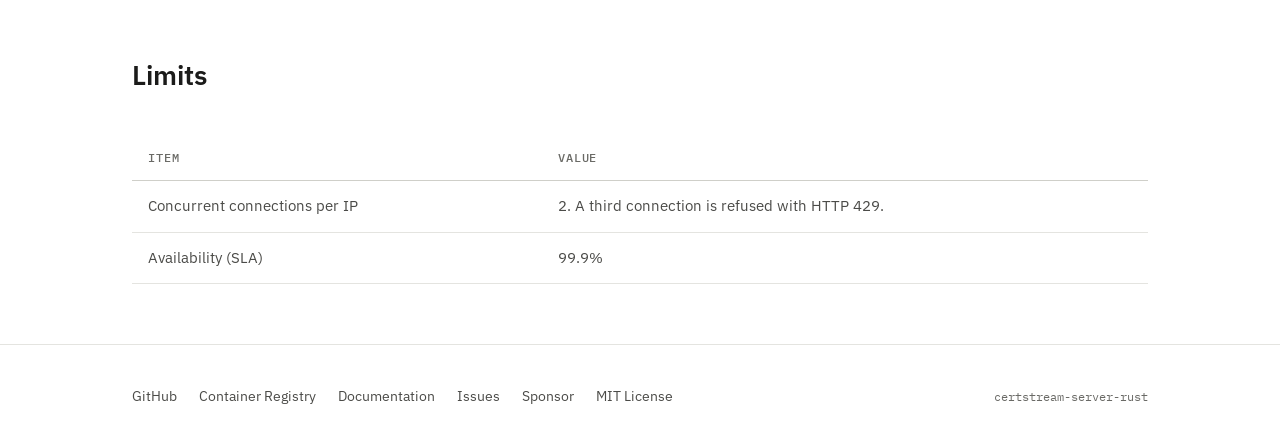
==== commit 6dde9446: "fix(site): space the endpoint table from the examples and shorten the Python line" ====
--- a/docs/api.html
+++ b/docs/api.html
@@ -128,8 +128,10 @@
                         <div class="code-example-header"><span class="lang">Python</span></div>
                         <pre>import asyncio, json, websockets
 
+URL = "wss://api.certstream.dev/"
+
 async def main():
-    async with websockets.connect("wss://api.certstream.dev/") as ws:
+    async with websockets.connect(URL) as ws:
         async for message in ws:
             event = json.loads(message)
             if event["message_type"] == "dns_entries":
--- a/docs/styles.css
+++ b/docs/styles.css
@@ -545,3 +545,4 @@
 .live-label { font-size: 0.82rem; color: var(--ink-3); }
 .live-value { font-family: 'IBM Plex Mono', monospace; font-size: 1.6rem; font-weight: 500; color: var(--ink); line-height: 1.2; }
 .live-status { margin-top: 14px; font-size: 0.85rem; color: var(--ink-3); }
+.endpoints-table + .code-examples { margin-top: 28px; }
